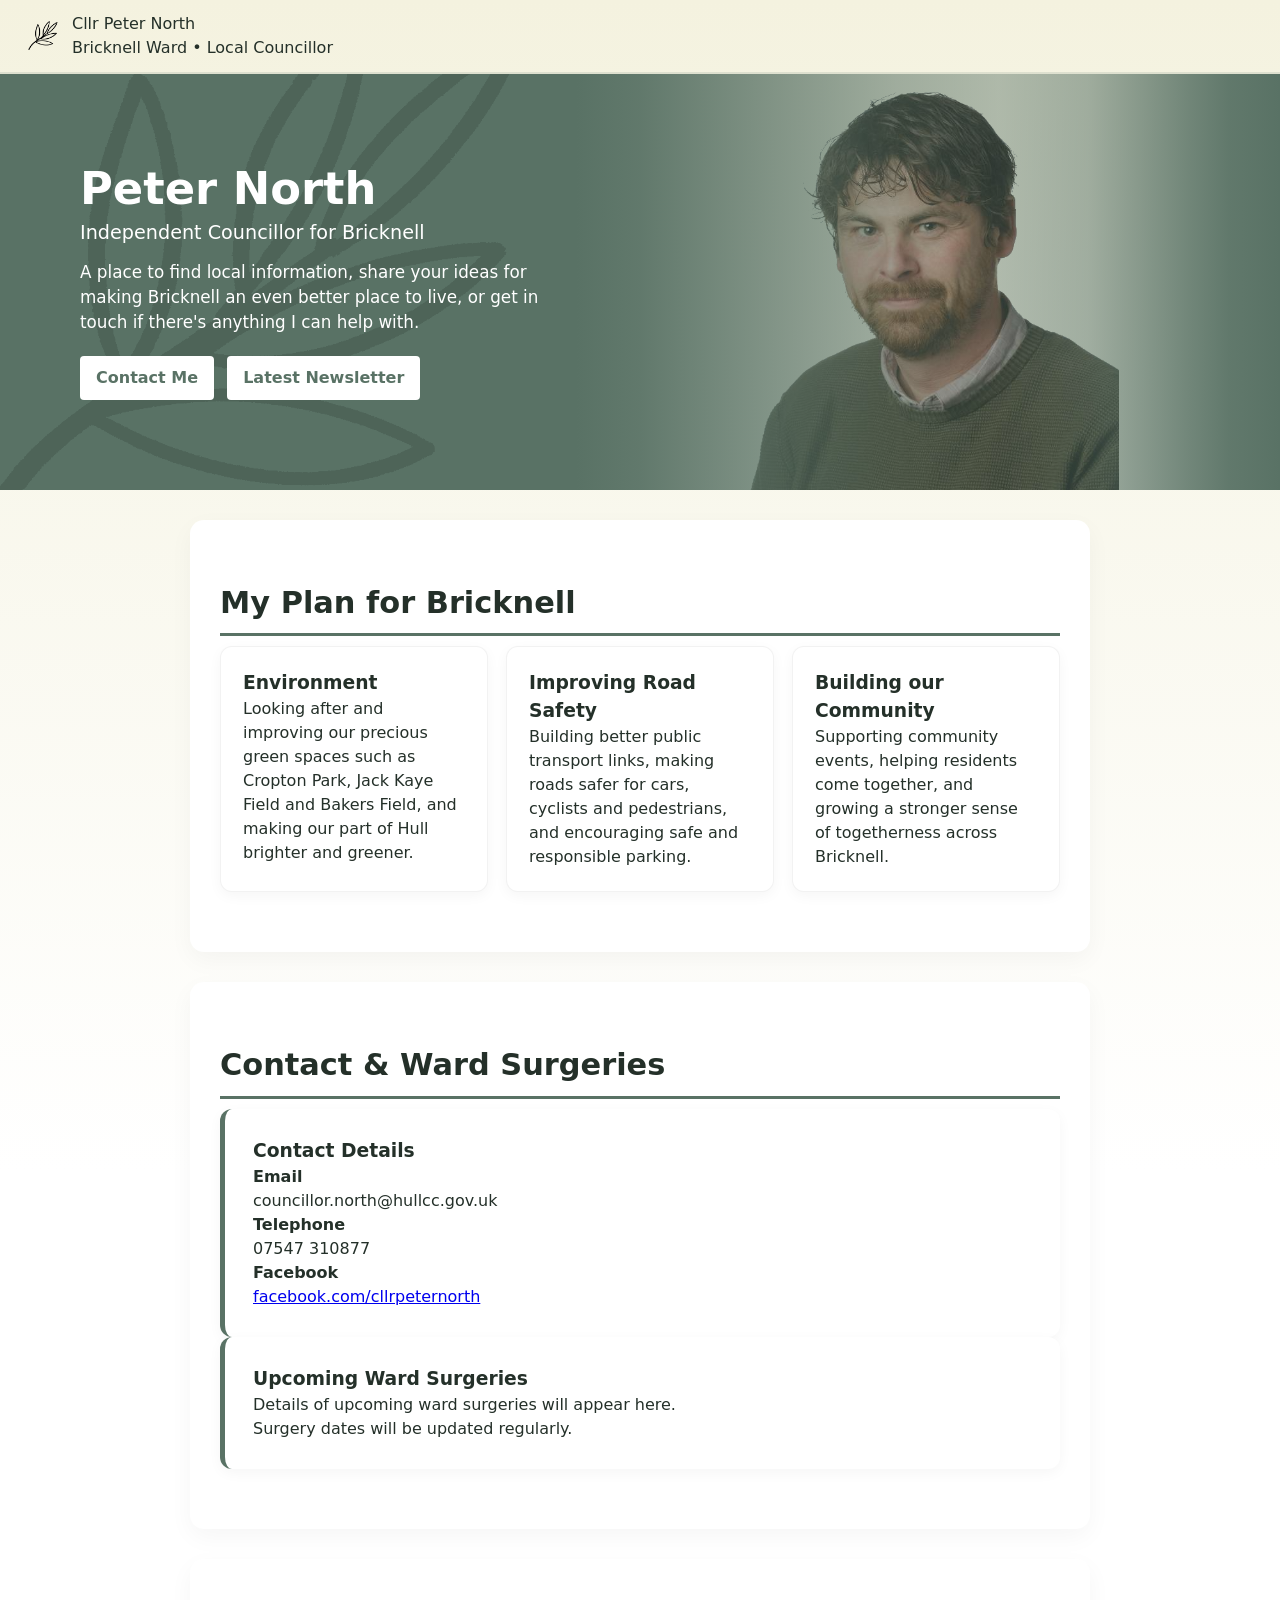
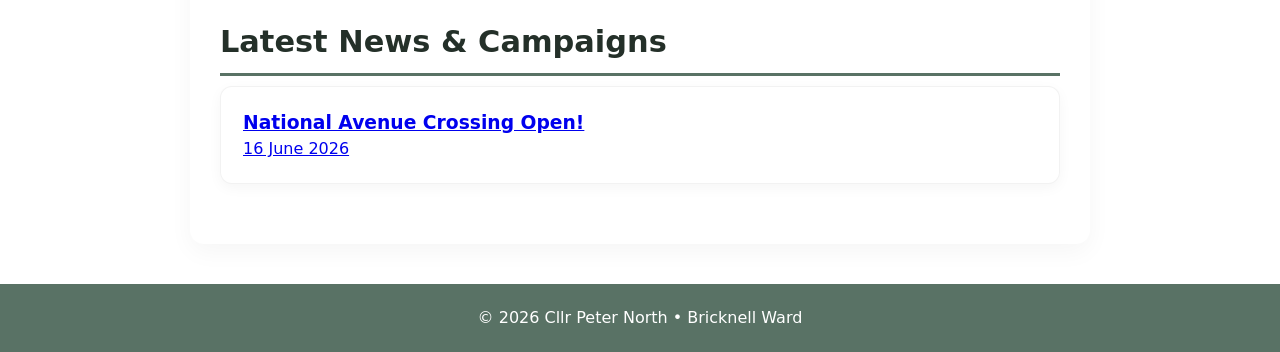
==== bricknell/index.html @ 0d906889 "Update index.html" ====
<!DOCTYPE html>
<html lang="en">
<head>
<meta charset="UTF-8">
<meta name="viewport" content="width=device-width, initial-scale=1.0">

<title>Cllr Peter North | Bricknell Ward</title>

<link rel="stylesheet" href="../assets/css/councillor.css">

</head>

<body>

<div class="page">
  
<header>
  <img src="../assets/logo.png" alt="Bricknell Logo">

  <div>
    <div class="logo">Cllr Peter North</div>
    <div class="tagline">Bricknell Ward • Local Councillor</div>
  </div>
</header>

<section class="hero" style="background-image:url('../assets/images/peter-north.png')">

  <img src="../assets/logo.png" alt="" class="hero-logo">

  <div class="hero-content">
    <h1>Peter North</h1>
    <h2>Independent Councillor for Bricknell</h2>

    <p>
      A place to find local information, share your ideas for making Bricknell an even better place to live, or get in touch if there's anything I can help with.
    </p>

    <a href="mailto:councillor.north@hullcc.gov.uk?subject=Website%20Enquiry" class="btn">Contact Me</a>
    <a href="../assets/newsletters/peter-north-newsletter.pdf" class="btn" target="_blank">
      Latest Newsletter
    </a>
  </div>

</section>

<section class="section">

  <h2>My Plan for Bricknell</h2>

  <div class="cards">

    <div class="card">
      <h3>Environment</h3>
      <p>
        Looking after and improving our precious green spaces such as Cropton Park, Jack Kaye Field and Bakers Field, and making our part of Hull brighter and greener.
      </p>
    </div>

    <div class="card">
      <h3>Improving Road Safety</h3>
      <p>
        Building better public transport links, making roads safer for cars, cyclists and pedestrians, and encouraging safe and responsible parking.
      </p>
    </div>

    <div class="card">
      <h3>Building our Community</h3>
      <p>
        Supporting community events, helping residents come together, and growing a stronger sense of togetherness across Bricknell.
      </p>
    </div>

  </div>

</section>

<section class="section" id="updates">

  <h2>Contact & Ward Surgeries</h2>

  <div class="info-panel">

    <h3>Contact Details</h3>

    <p><strong>Email</strong><br>
    councillor.north@hullcc.gov.uk</p>

    <p><strong>Telephone</strong><br>
    07547 310877</p>

    <p><strong>Facebook</strong><br>
<a href="https://www.facebook.com/cllrpeternorth" target="_blank">
  facebook.com/cllrpeternorth
</a>
</p>

  </div>

  <div class="info-panel">

    <h3>Upcoming Ward Surgeries</h3>

    <p>
      Details of upcoming ward surgeries will appear here.
    </p>

    <p>
      Surgery dates will be updated regularly.
    </p>

  </div>

</section>

<section class="section">
  <h2>Latest News & Campaigns</h2>

  <div class="cards">

    <a class="card" href="news/test.html">
      <h3>National Avenue Crossing Open!</h3>
      <p>16 June 2026</p>
    </a>

  </div>
</section>
  
<footer>
  © 2026 Cllr Peter North • Bricknell Ward
</footer>

</body>
</html>
---- assets/css/councillor.css ----
:root{
  --primary:#597265;
  --light:#f4f7f5;
  --dark:#243029;
  --accent:#f4f2df;
}

/* RESET */
*{
  margin:0;
  padding:0;
  box-sizing:border-box;
}

/* PAGE BACKGROUND */
.page{
  min-height: 100vh;

  background: linear-gradient(
    to bottom,
    var(--accent) 0%,
    #ffffff 60%
  );
}

/* BODY */
body{
  font-family:system-ui,-apple-system,Segoe UI,Roboto,Arial,sans-serif;
  line-height:1.5;
  : transparent;
  color:var(--dark);
}

/* HEADER */
header{
  : var(--accent);
  border-bottom: 2px solid rgba(89,114,101,0.15);
  padding: 12px 24px;
  display: flex;
  align-items: center;
  gap: 12px;
}

header img{
  height:36px;
  width:auto;
}

/* HERO BASE */
.hero{
  position: relative;
  display: flex;
  align-items: center;
  padding: 90px 20px;
  overflow: hidden;

  /* IMAGE SYSTEM */
  background-repeat: no-repeat;
  background-size: 30% auto;
  background-position: 82% 20%;
}


/* HERO TEXT */
.hero,
.hero h1,
.hero h2,
.hero p{
  color:white;
}

/* HERO OVERLAY */
.hero::before{
  content:"";
  position:absolute;
  inset:0;
  z-index:1;

  background:linear-gradient(
    to right,
    rgba(89,114,101,1) 0%,
    rgba(89,114,101,1) 45%,
    rgba(89,114,101,0.95) 50%,
    rgba(89,114,101,0.85) 55%,
    rgba(89,114,101,0.55) 70%,
    rgba(89,114,101,0.45) 78%,
    rgba(89,114,101,0.55) 85%,
    rgba(89,114,101,0.85) 93%,
    rgba(89,114,101,0.95) 96%,
    rgba(89,114,101,1) 100%
  );
}

/* HERO CONTENT */
.hero-content{
  position:relative;
  z-index:3;
  max-width:520px;
  padding-left:60px;
}

/* WATERMARK */
.hero-logo{
  position:absolute;
  left:-130px;
  top:50%;
  transform:translateY(-47%);
  width:700px;
  opacity:0.12;
  z-index:2;
  pointer-events:none;
}

/* TYPOGRAPHY */
.hero h1{
  font-size:2.8rem;
  line-height:1.1;
  margin-bottom:6px;
}

.hero h2{
  font-size:1.2rem;
  font-weight:400;
  margin-bottom:12px;
}

.hero-content p{
  max-width:60ch;
  margin-bottom:20px;
  font-size:1.05rem;
}

/* BUTTONS */
.btn{
  display:inline-block;
  background:white;
  color:var(--primary);
  padding:10px 16px;
  text-decoration:none;
  border-radius:4px;
  font-weight:600;
  margin-right:8px;
}

.btn:hover{
  opacity:0.85;
}

/* SECTIONS */
.section{
  max-width:900px;
  margin:30px auto;
  padding:60px 30px;

  background:white;
  border-radius:14px;
  box-shadow:0 8px 24px rgba(0,0,0,0.04);
}

.section h2{
  font-size:1.9rem;
  font-weight:700;
  margin-bottom:10px;
}

.section h2::after{
  content:"";
  display:block;
  width:100%;
  height:3px;
  background:var(--primary);
  margin-top:8px;
}

/* CARDS */
.cards{
  display:grid;
  grid-template-columns:repeat(auto-fit,minmax(240px,1fr));
  gap:18px;
}

.card{
  background:#fff;
  padding:22px;
  border-radius:12px;
  border:1px solid rgba(0,0,0,0.05);
  box-shadow:0 4px 14px rgba(0,0,0,0.04);
}

.card:hover{
  transform:translateY(-3px);
}

/* ===== ARTICLE / NEWS EXTENSION ===== */

.article-card img{
  width:100%;
  height:180px;
  object-fit:cover;
  border-radius:10px;
  margin-bottom:12px;
}

.article-date{
  font-size:0.85rem;
  color:#777;
  margin-bottom:6px;
}

.article-title{
  font-size:1.2rem;
  margin-bottom:8px;
  color:var(--primary);
}

.article-body{
  font-size:0.95rem;
  color:#333;
  line-height:1.5;
}

/* INFO PANELS */
.info-panel{
  background:white;
  padding:28px;
  border-radius:12px;
  border-left:5px solid var(--primary);
  box-shadow:0 4px 14px rgba(0,0,0,0.04);
}

/* FOOTER */
footer{
  background:var(--primary);
  color:white;
  text-align:center;
  padding:22px;
  margin-top:40px;
}

/* MOBILE */
@media (max-width: 768px){

  .hero{
    background:#597265 !important;
    padding:60px 16px;
  }

  .hero::before{
    display:none !important;
  }

  .hero-content{
    max-width:100%;
    padding-left:0;
  }

  .hero-logo{
    width:380px;
    left:-110px;
    opacity:0.10;
  }

}
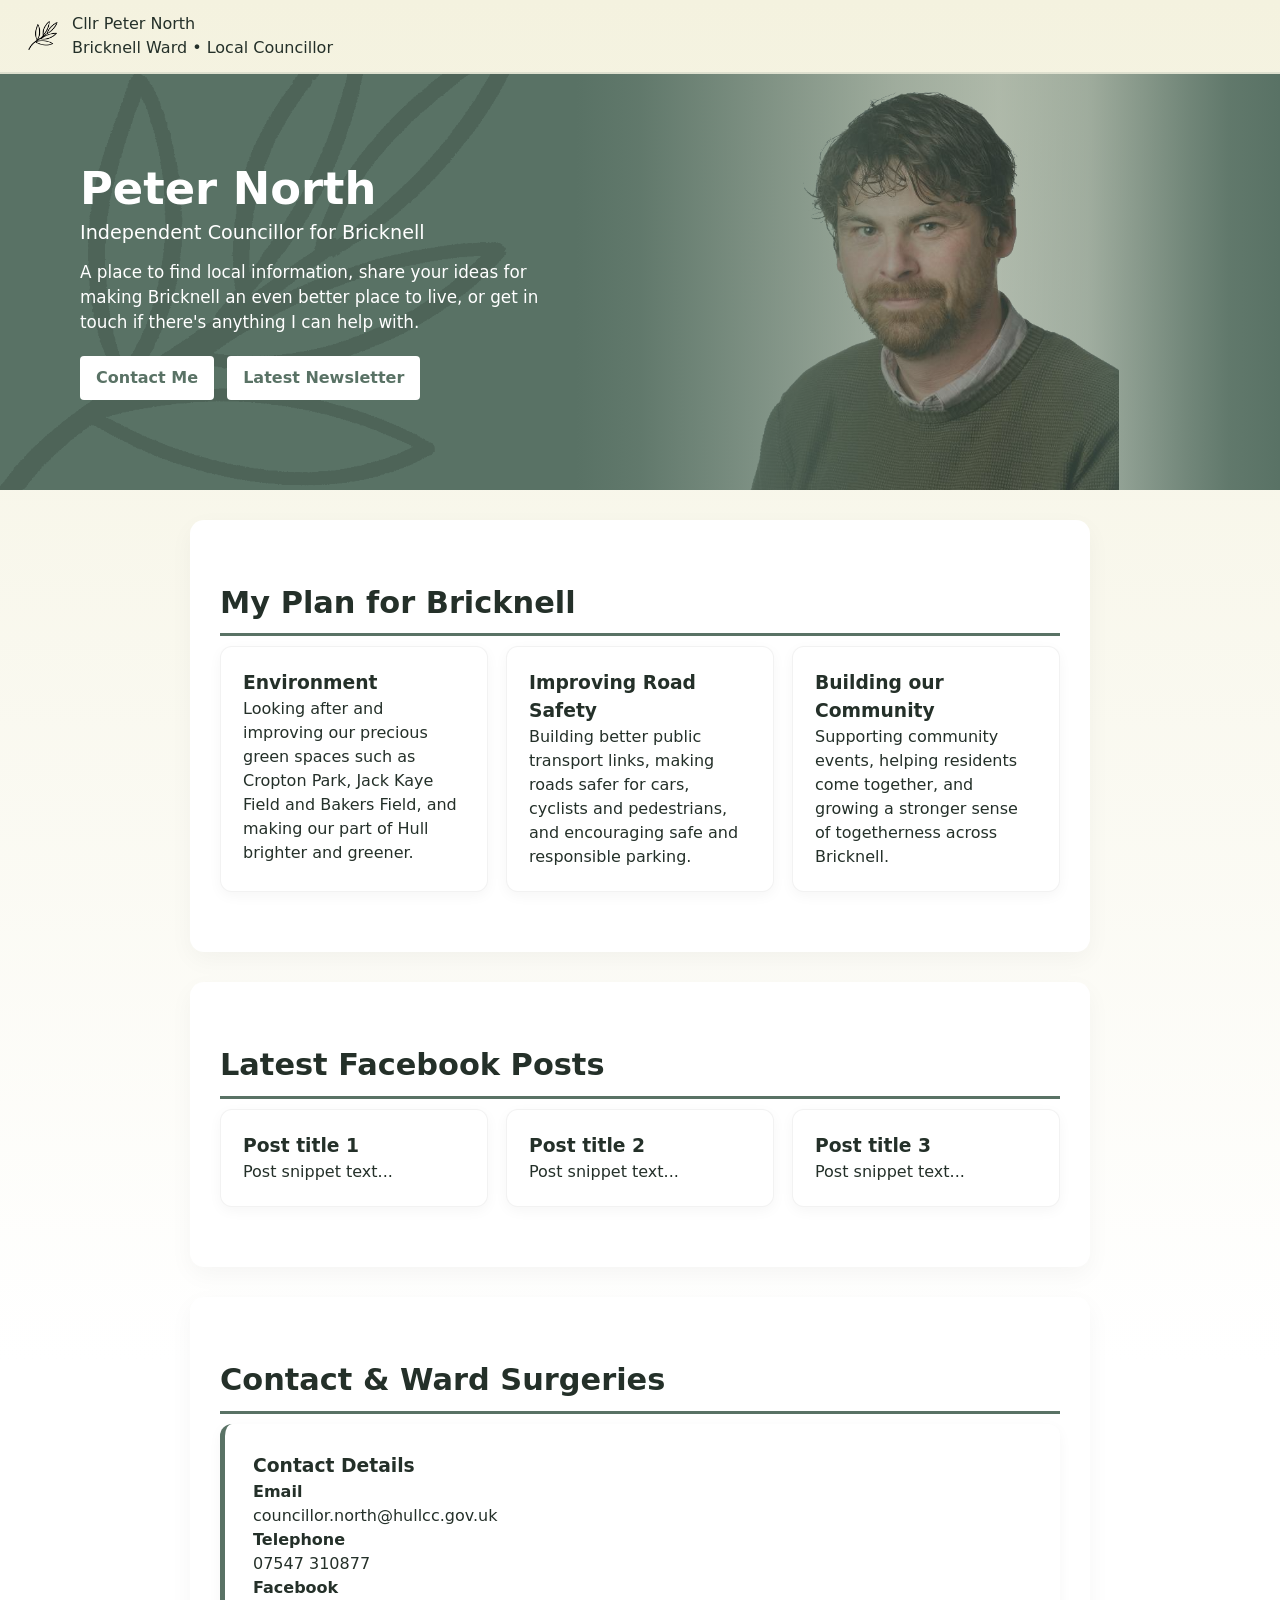
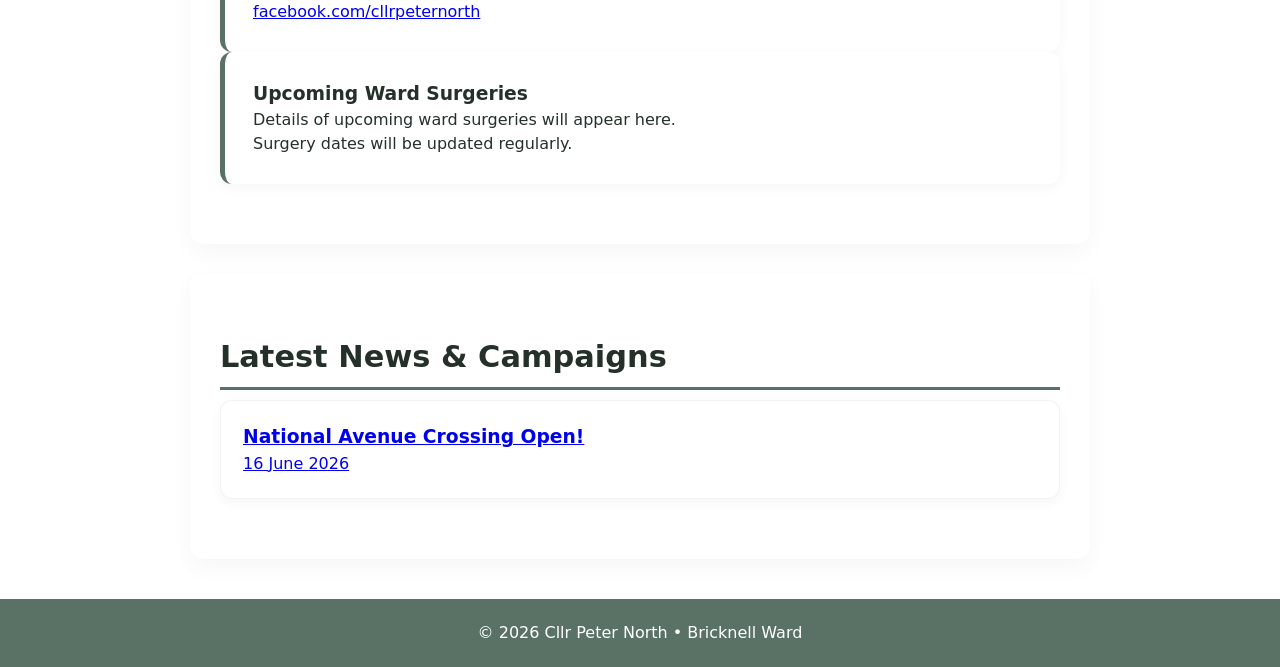
==== commit cf18e4ed: "Update index.html" ====
--- a/bricknell/index.html
+++ b/bricknell/index.html
@@ -74,6 +74,27 @@
 
 </section>
 
+<section class="section facebook-feed">
+  <h2>Latest Facebook Posts</h2>
+
+  <div class="cards">
+    <div class="card">
+      <h3>Post title 1</h3>
+      <p>Post snippet text...</p>
+    </div>
+
+    <div class="card">
+      <h3>Post title 2</h3>
+      <p>Post snippet text...</p>
+    </div>
+
+    <div class="card">
+      <h3>Post title 3</h3>
+      <p>Post snippet text...</p>
+    </div>
+  </div>
+</section>
+  
 <section class="section" id="updates">
 
   <h2>Contact & Ward Surgeries</h2>
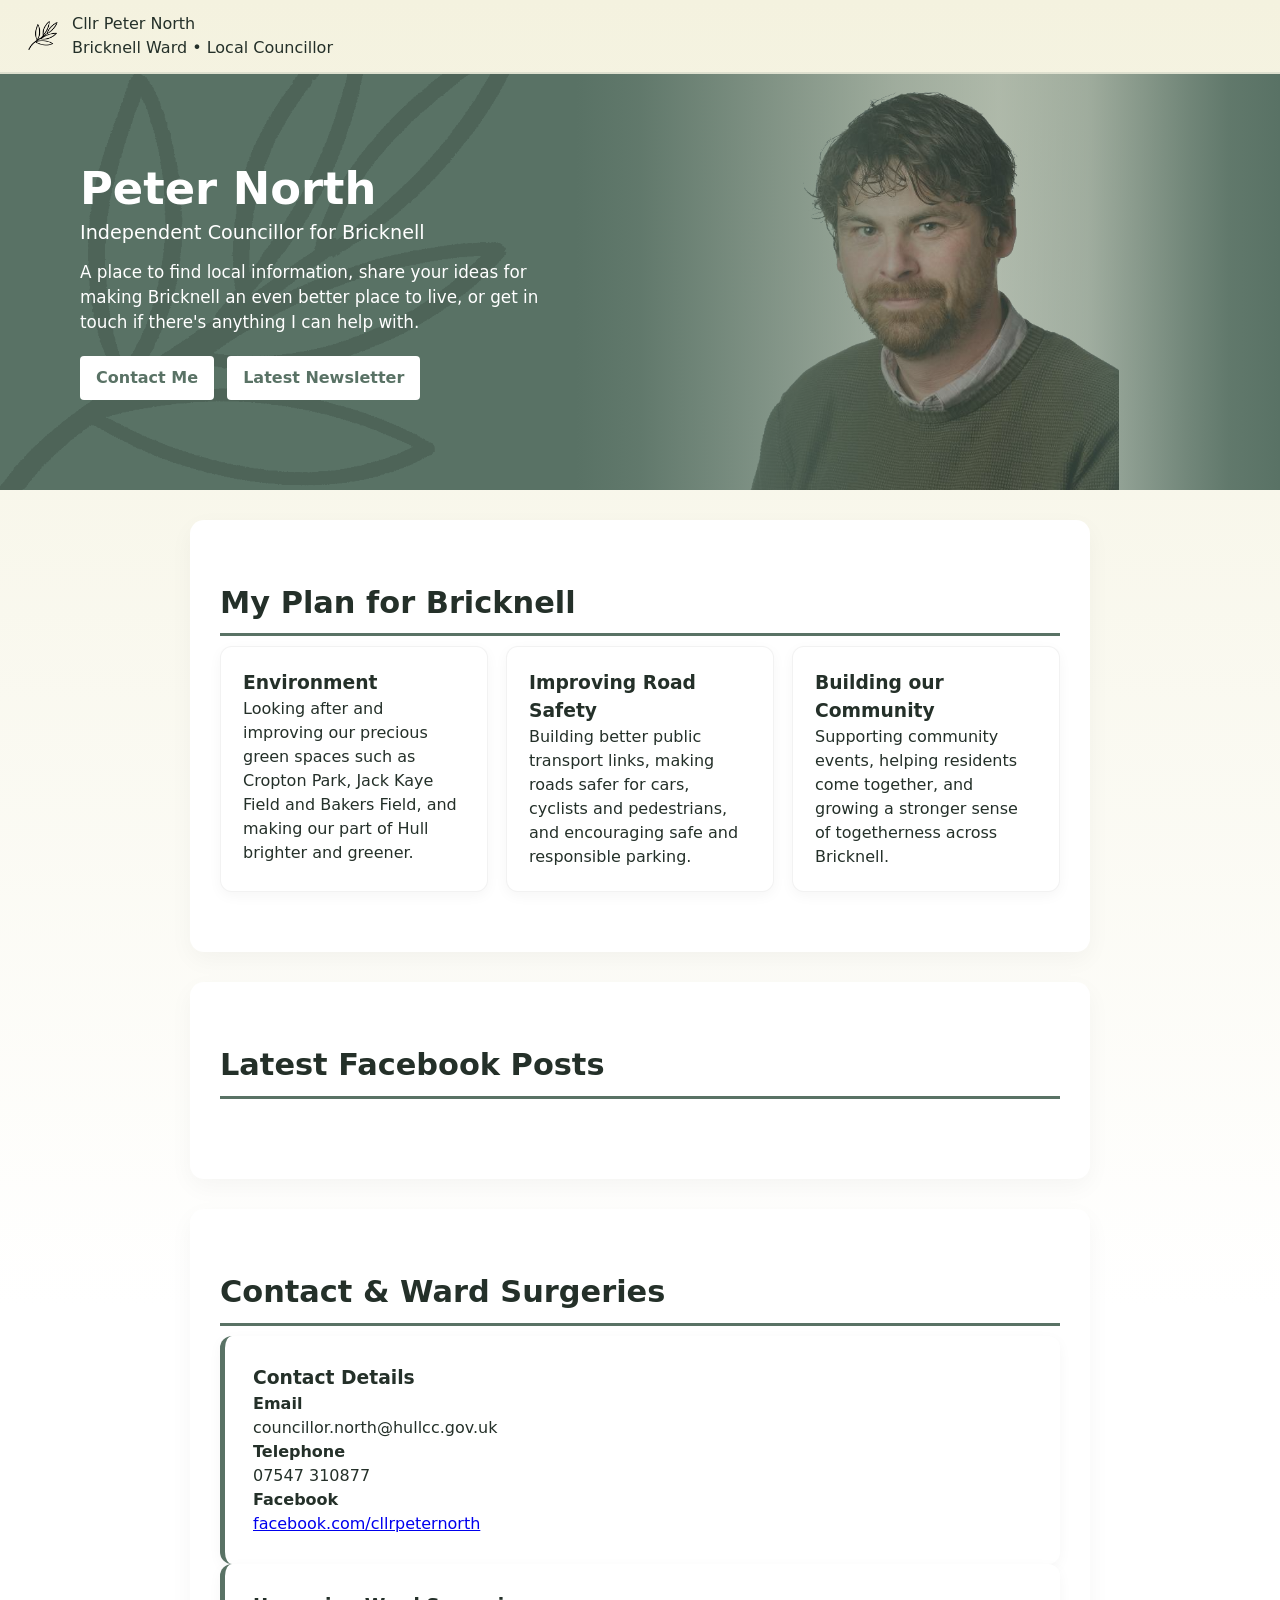
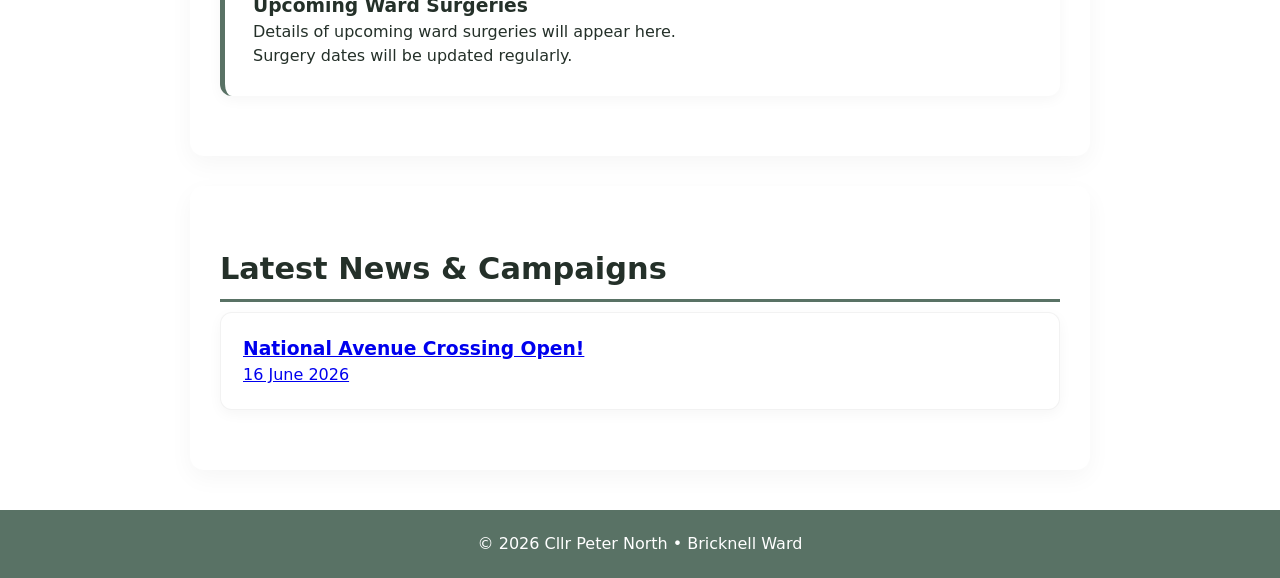
==== commit 66f6a87a: "Update index.html" ====
--- a/bricknell/index.html
+++ b/bricknell/index.html
@@ -12,6 +12,12 @@
 
 <body>
 
+<div id="fb-root"></div>
+
+<script async defer crossorigin="anonymous"
+  src="https://connect.facebook.net/en_GB/sdk.js#xfbml=1&version=v20.0">
+</script>
+  
 <div class="page">
   
 <header>
@@ -77,21 +83,15 @@
 <section class="section facebook-feed">
   <h2>Latest Facebook Posts</h2>
 
-  <div class="cards">
-    <div class="card">
-      <h3>Post title 1</h3>
-      <p>Post snippet text...</p>
-    </div>
-
-    <div class="card">
-      <h3>Post title 2</h3>
-      <p>Post snippet text...</p>
-    </div>
-
-    <div class="card">
-      <h3>Post title 3</h3>
-      <p>Post snippet text...</p>
-    </div>
+  <div class="fb-page"
+       data-href="https://www.facebook.com/cllrpeternorth"
+       data-tabs="timeline"
+       data-width=""
+       data-height="600"
+       data-small-header="false"
+       data-adapt-container-width="true"
+       data-hide-cover="false"
+       data-show-facepile="false">
   </div>
 </section>
   
--- a/assets/css/councillor.css
+++ b/assets/css/councillor.css
@@ -172,6 +172,20 @@
   margin-top:8px;
 }
 
+.facebook-feed .cards {
+  display: grid;
+  grid-template-columns: repeat(auto-fit, minmax(220px, 1fr));
+  gap: 18px;
+}
+
+.facebook-feed .card {
+  border-left: 4px solid var(--primary);
+}
+
+.facebook-feed h2 {
+  margin-bottom: 20px;
+}
+
 /* CARDS */
 .cards{
   display:grid;
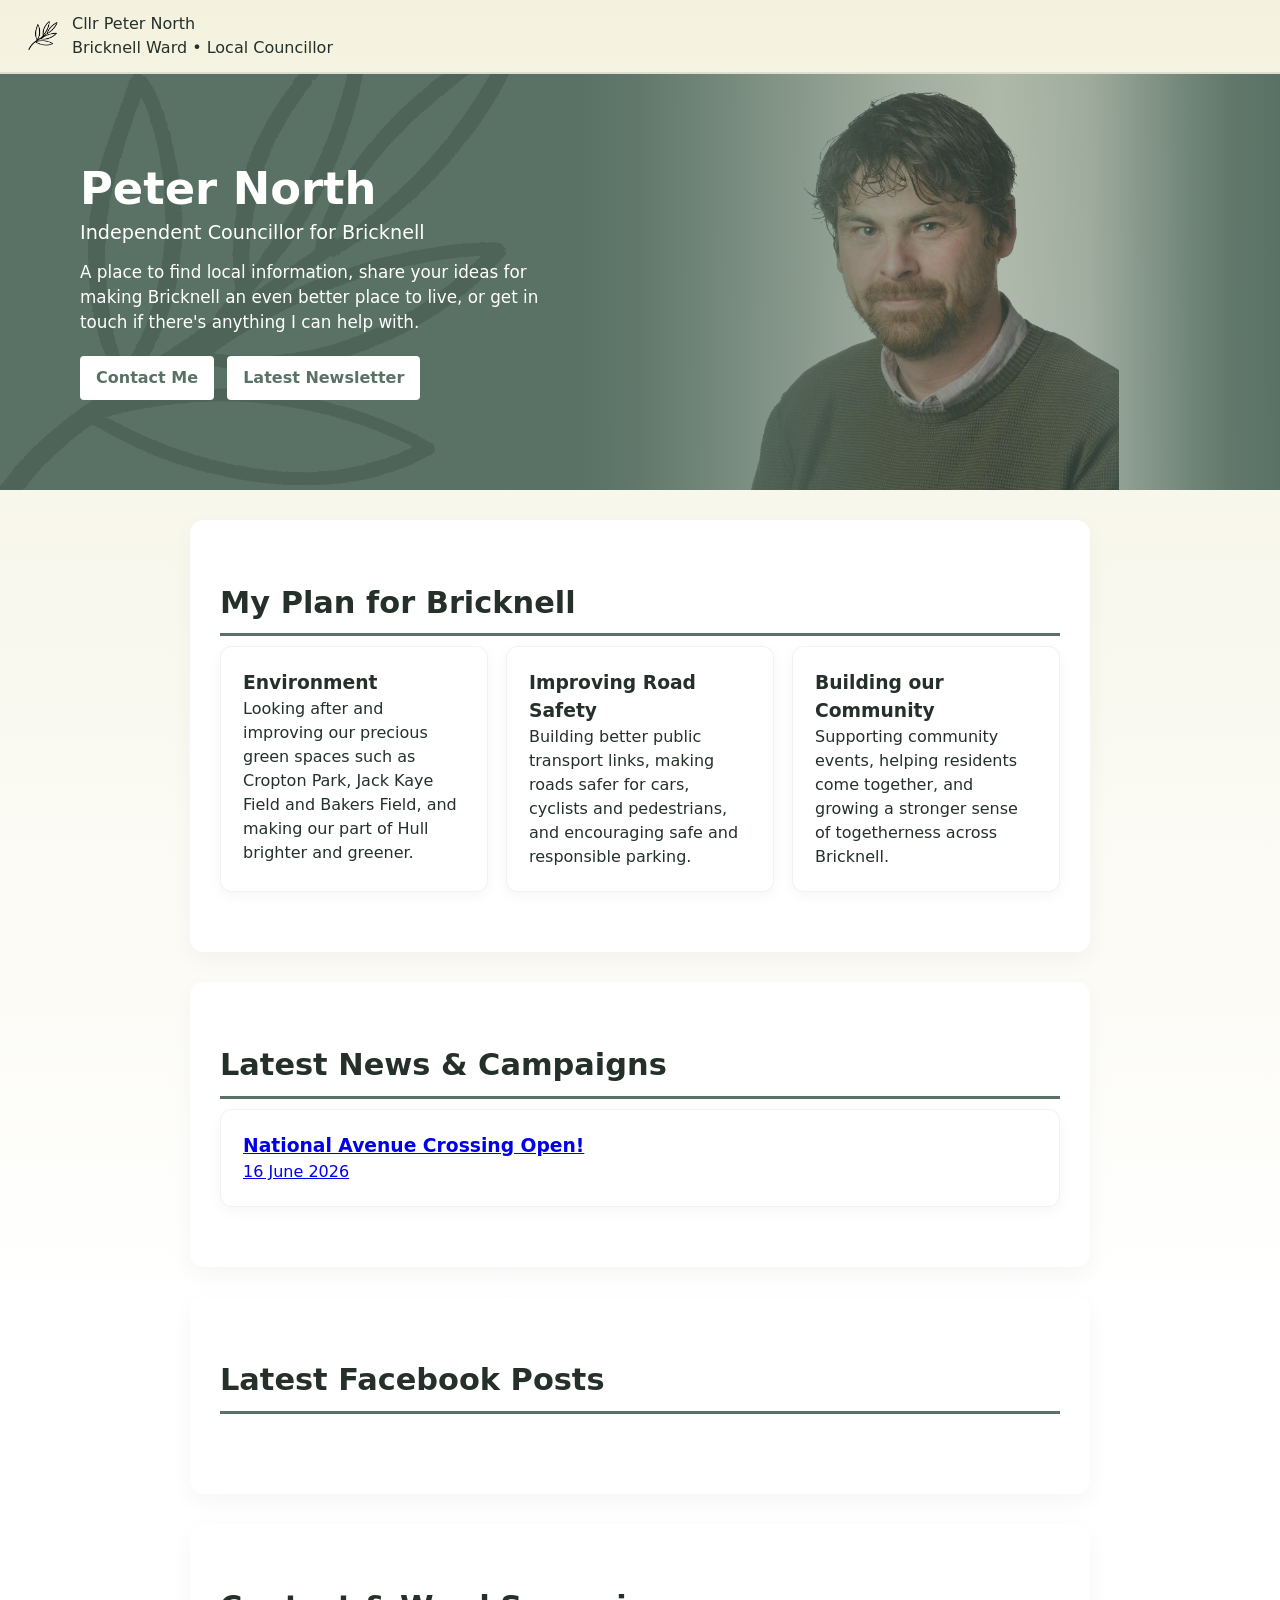
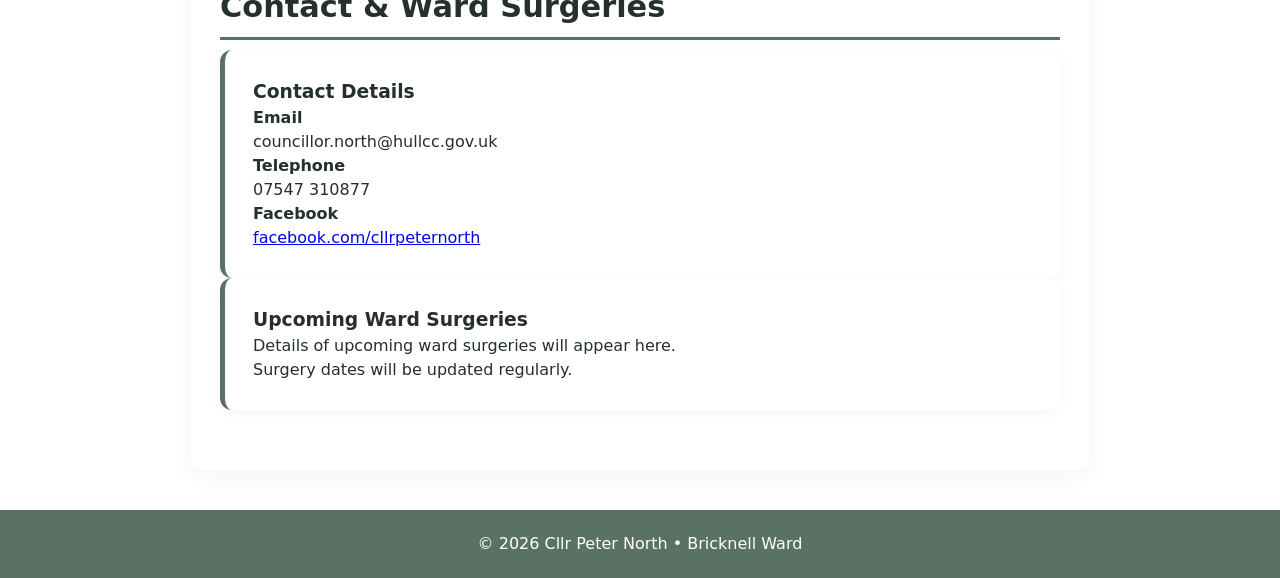
==== commit 6bf3f17a: "Update index.html" ====
--- a/bricknell/index.html
+++ b/bricknell/index.html
@@ -80,6 +80,19 @@
 
 </section>
 
+<section class="section">
+  <h2>Latest News & Campaigns</h2>
+
+  <div class="cards">
+
+    <a class="card" href="news/test.html">
+      <h3>National Avenue Crossing Open!</h3>
+      <p>16 June 2026</p>
+    </a>
+
+  </div>
+</section>
+  
 <section class="section facebook-feed">
   <h2>Latest Facebook Posts</h2>
 
@@ -132,19 +145,6 @@
   </div>
 
 </section>
-
-<section class="section">
-  <h2>Latest News & Campaigns</h2>
-
-  <div class="cards">
-
-    <a class="card" href="news/test.html">
-      <h3>National Avenue Crossing Open!</h3>
-      <p>16 June 2026</p>
-    </a>
-
-  </div>
-</section>
   
 <footer>
   © 2026 Cllr Peter North • Bricknell Ward
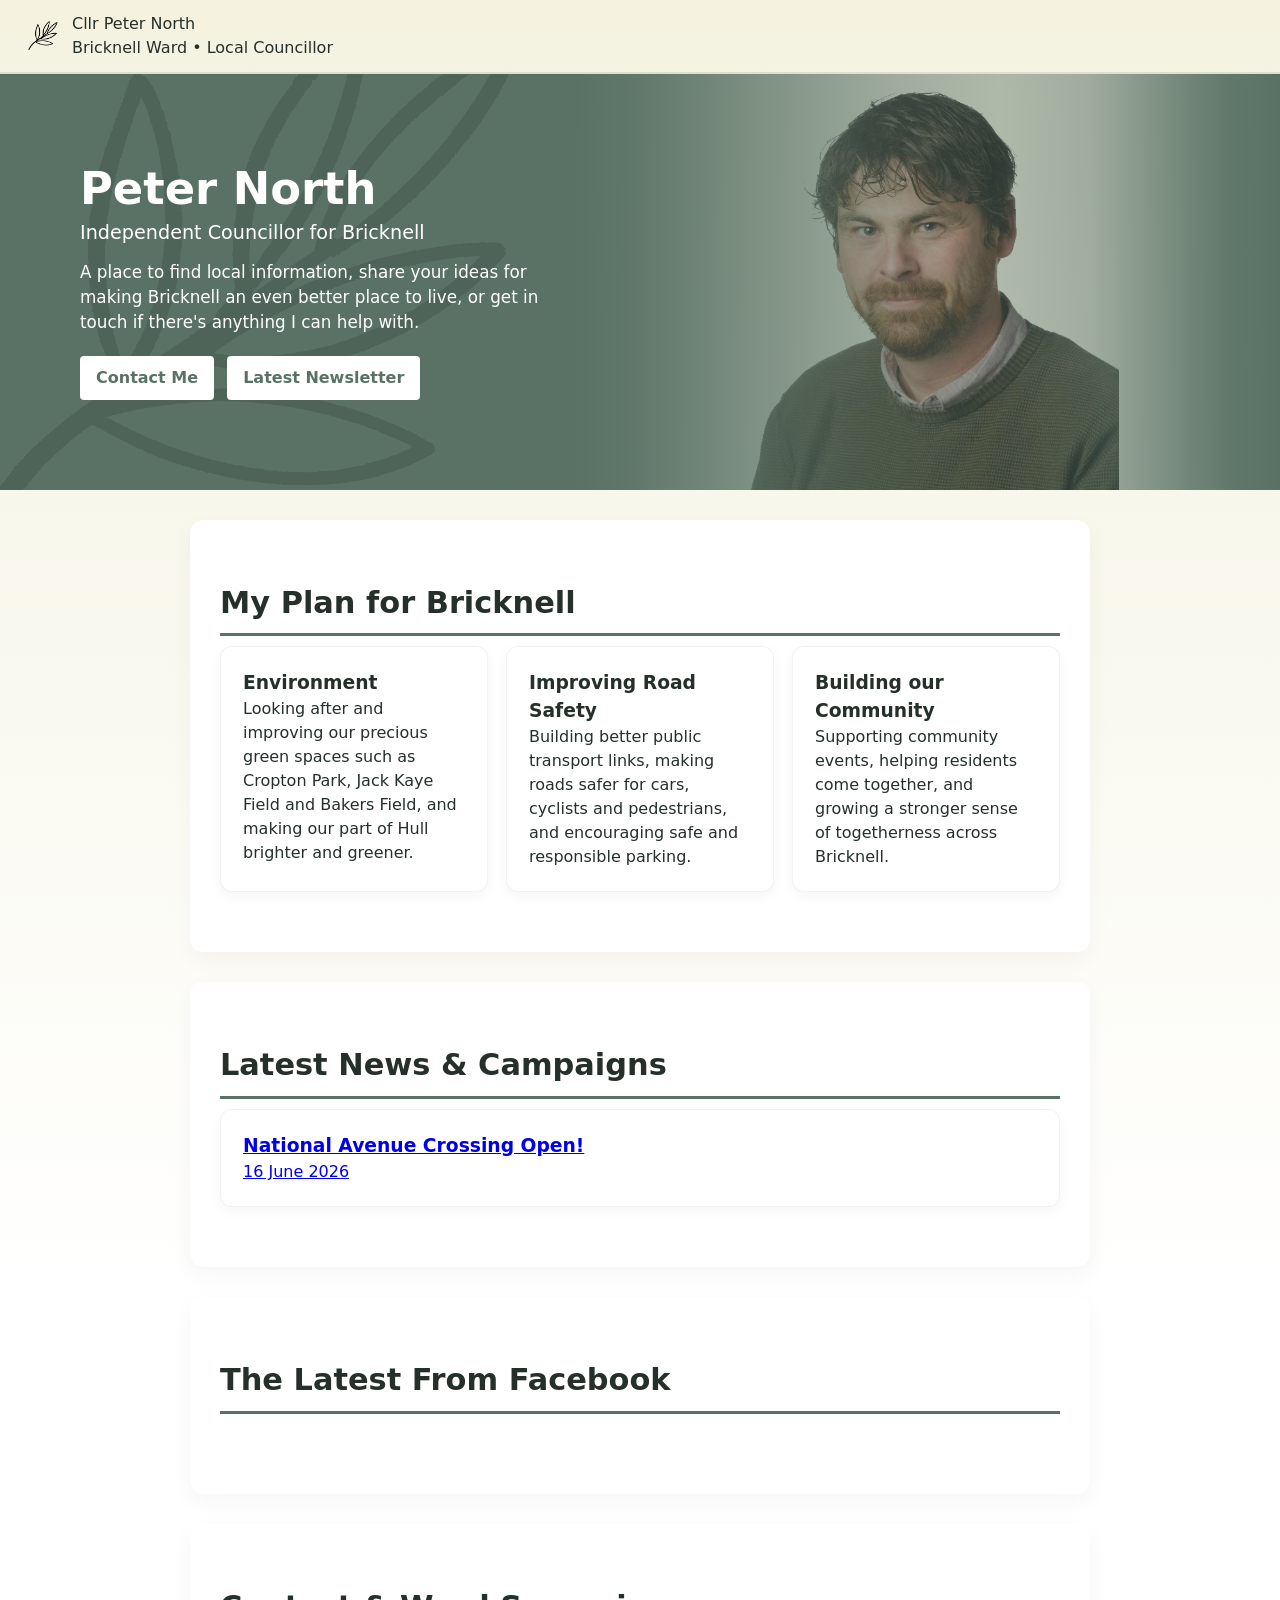
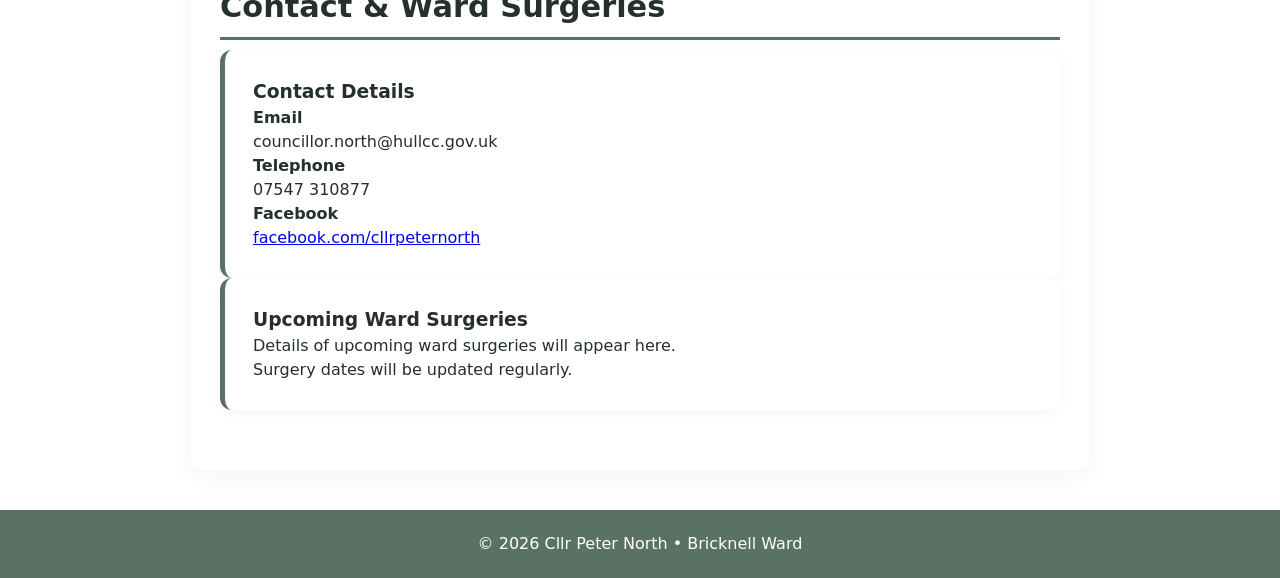
==== commit 42ce3240: "Update index.html" ====
--- a/bricknell/index.html
+++ b/bricknell/index.html
@@ -94,7 +94,7 @@
 </section>
   
 <section class="section facebook-feed">
-  <h2>Latest Facebook Posts</h2>
+  <h2>The Latest From Facebook</h2>
 
   <div class="fb-page"
        data-href="https://www.facebook.com/cllrpeternorth"
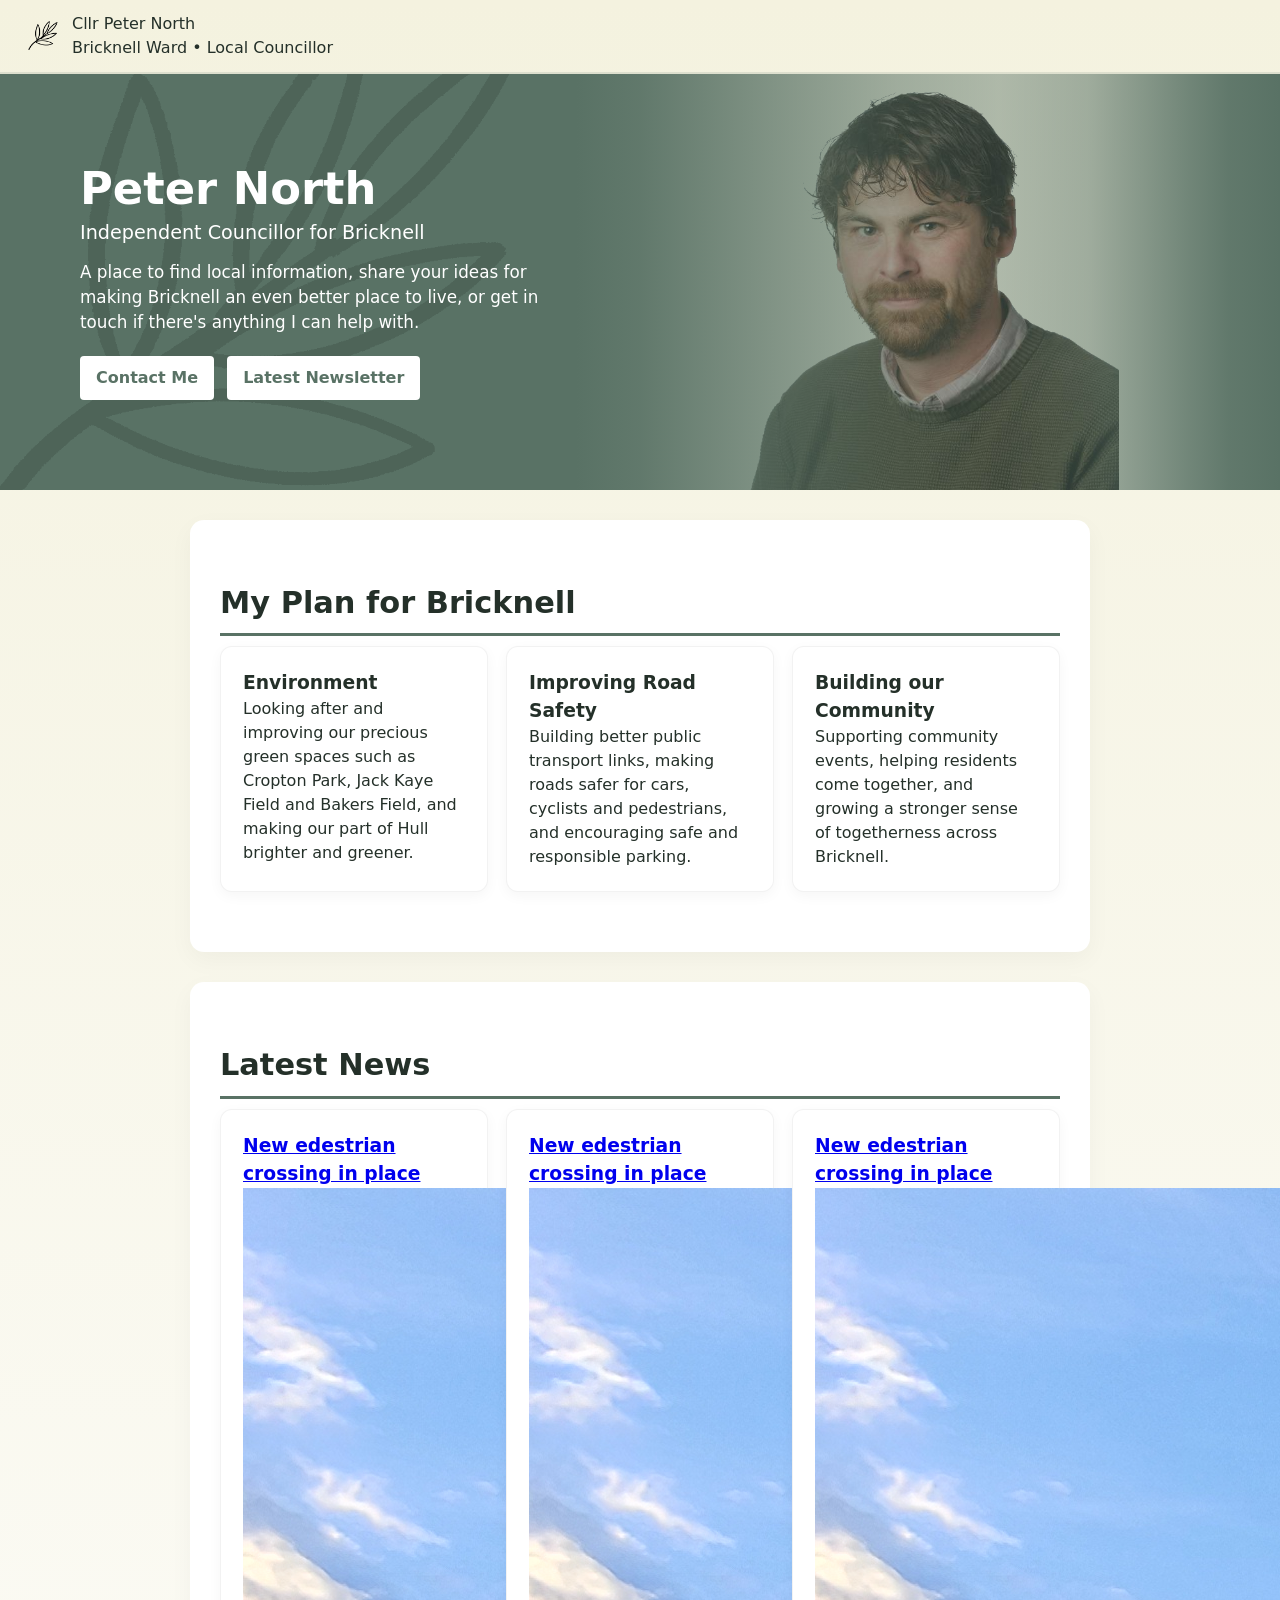
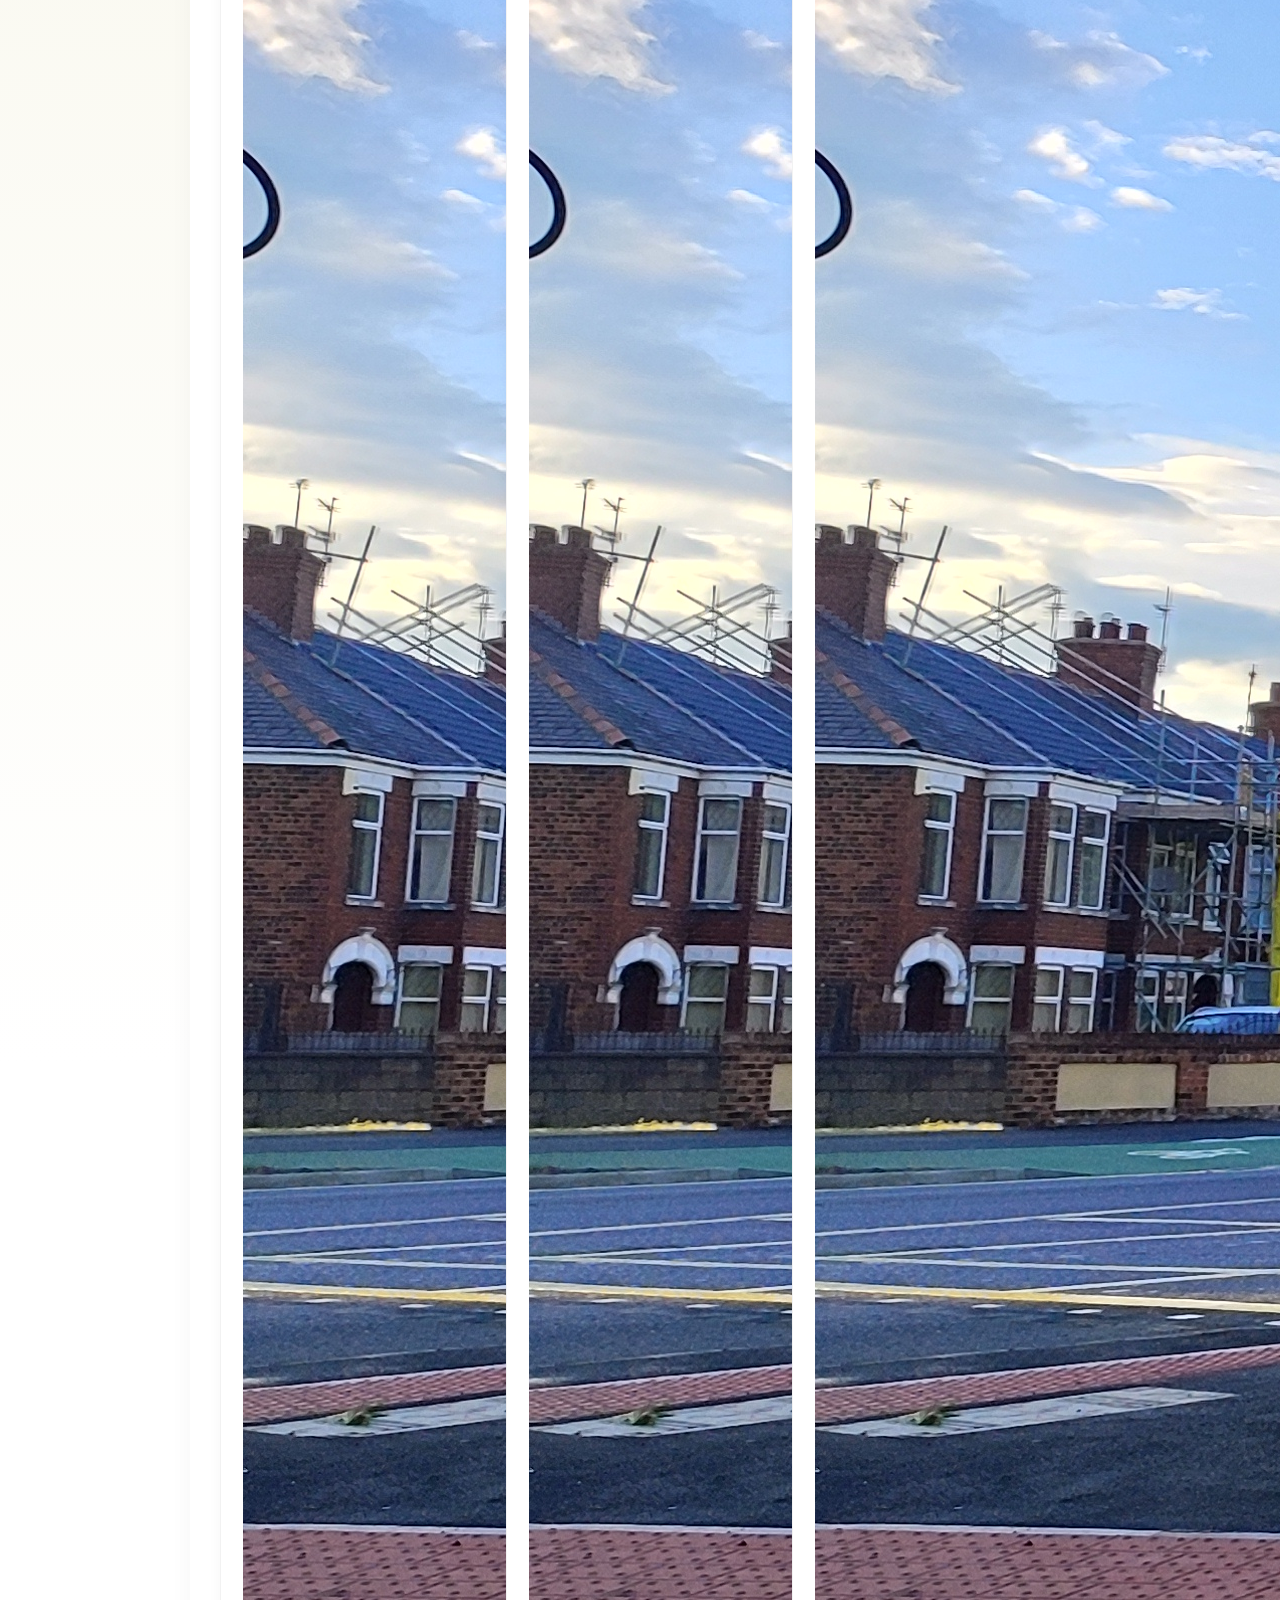
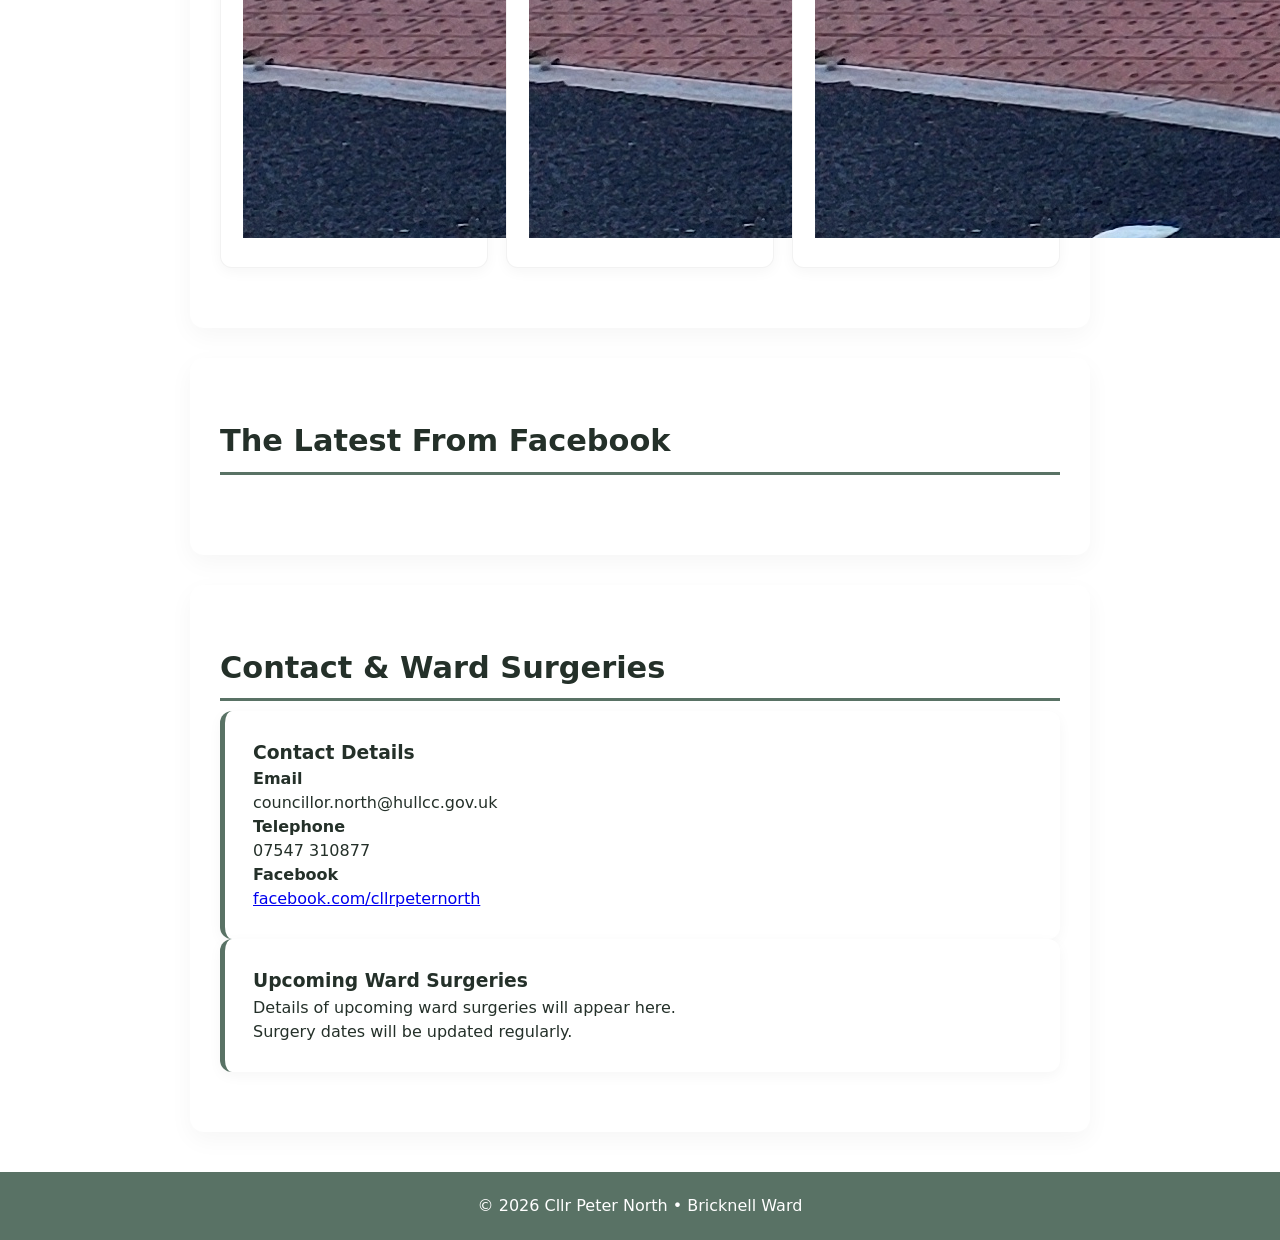
==== commit 661b29c8: "Update index.html" ====
--- a/bricknell/index.html
+++ b/bricknell/index.html
@@ -81,13 +81,23 @@
 </section>
 
 <section class="section">
-  <h2>Latest News & Campaigns</h2>
+  <h2>Latest News</h2>
 
   <div class="cards">
 
-    <a class="card" href="news/test.html">
-      <h3>National Avenue Crossing Open!</h3>
-      <p>16 June 2026</p>
+    <a class="card" href="../news/test.html">
+      <h3>New edestrian crossing in place</h3>
+      <img src="../assets/images/national-crossing.jpg" alt="National Crossing">
+    </a>
+
+    <a class="card" href="../news/test.html">
+      <h3>New edestrian crossing in place</h3>
+      <img src="../assets/images/national-crossing.jpg" alt="National Crossing">
+    </a>
+
+   <a class="card" href="../news/test.html">
+      <h3>New edestrian crossing in place</h3>
+      <img src="../assets/images/national-crossing.jpg" alt="National Crossing">
     </a>
 
   </div>
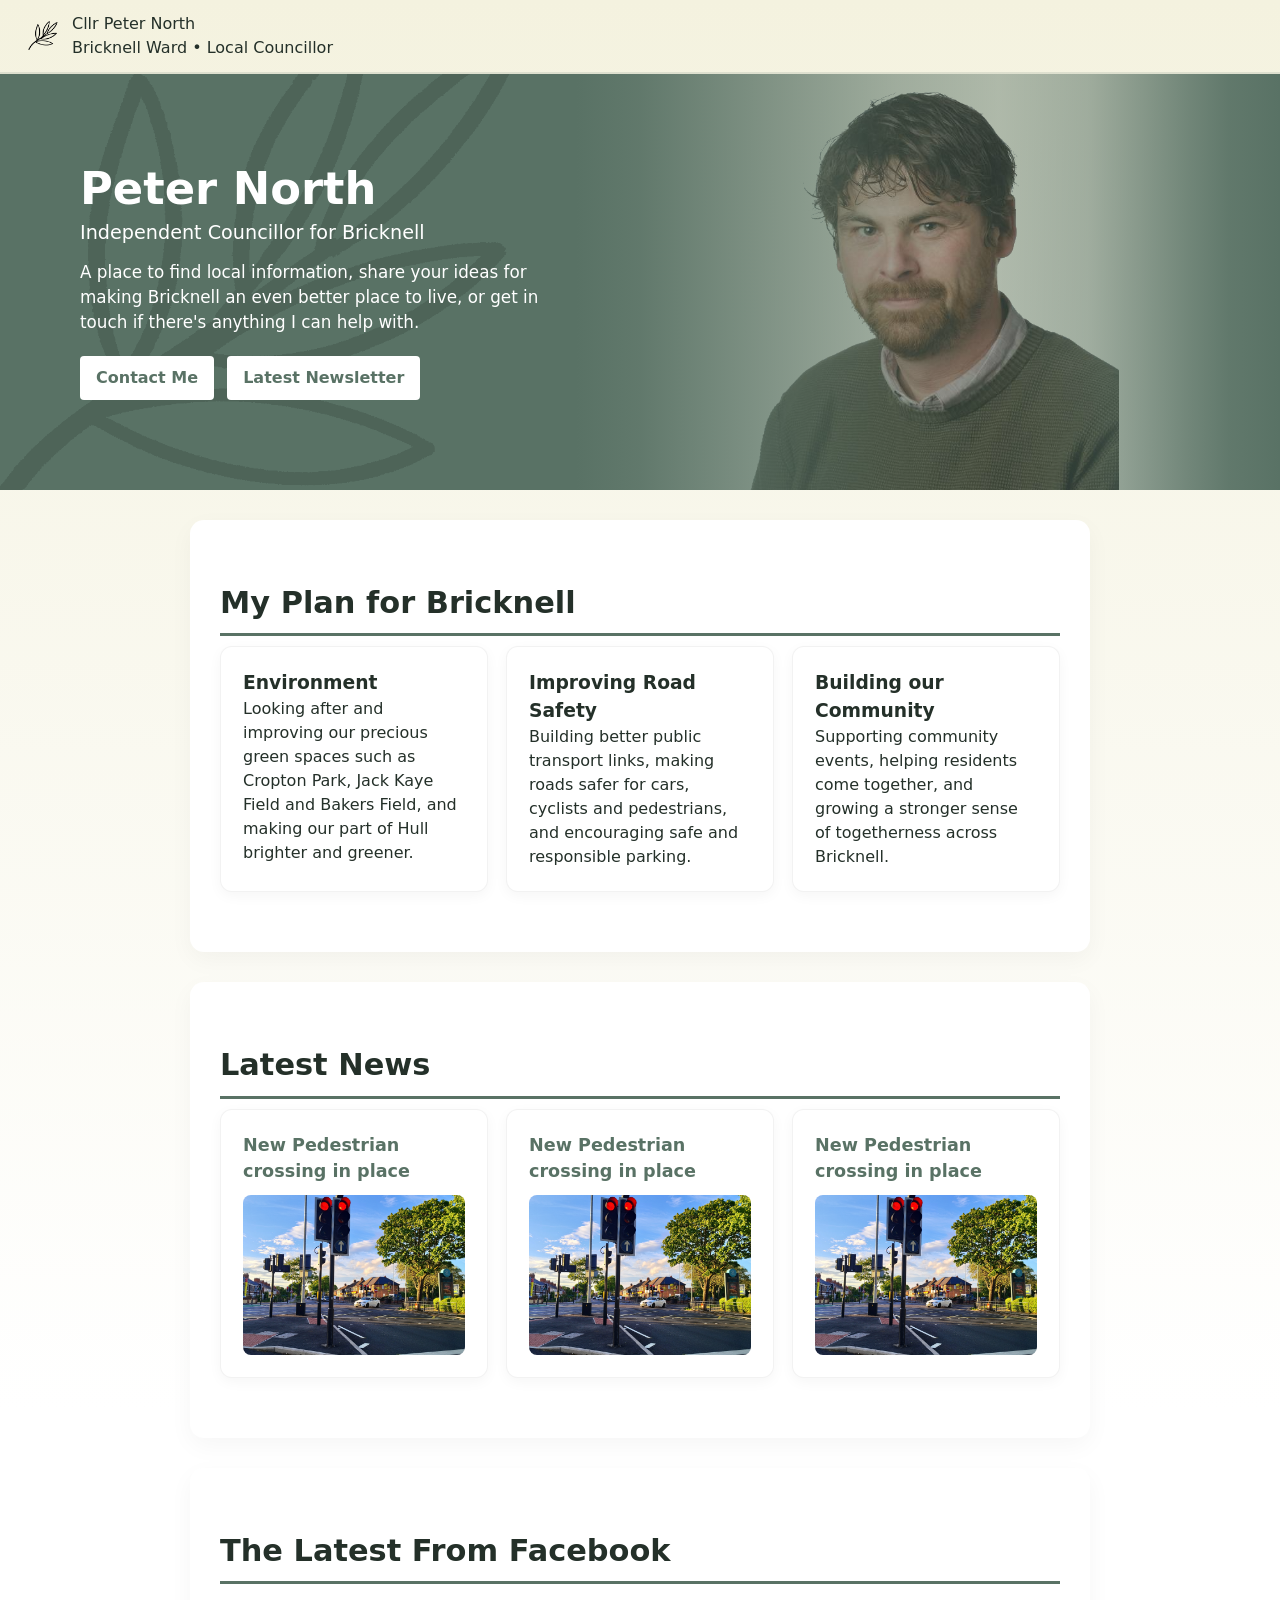
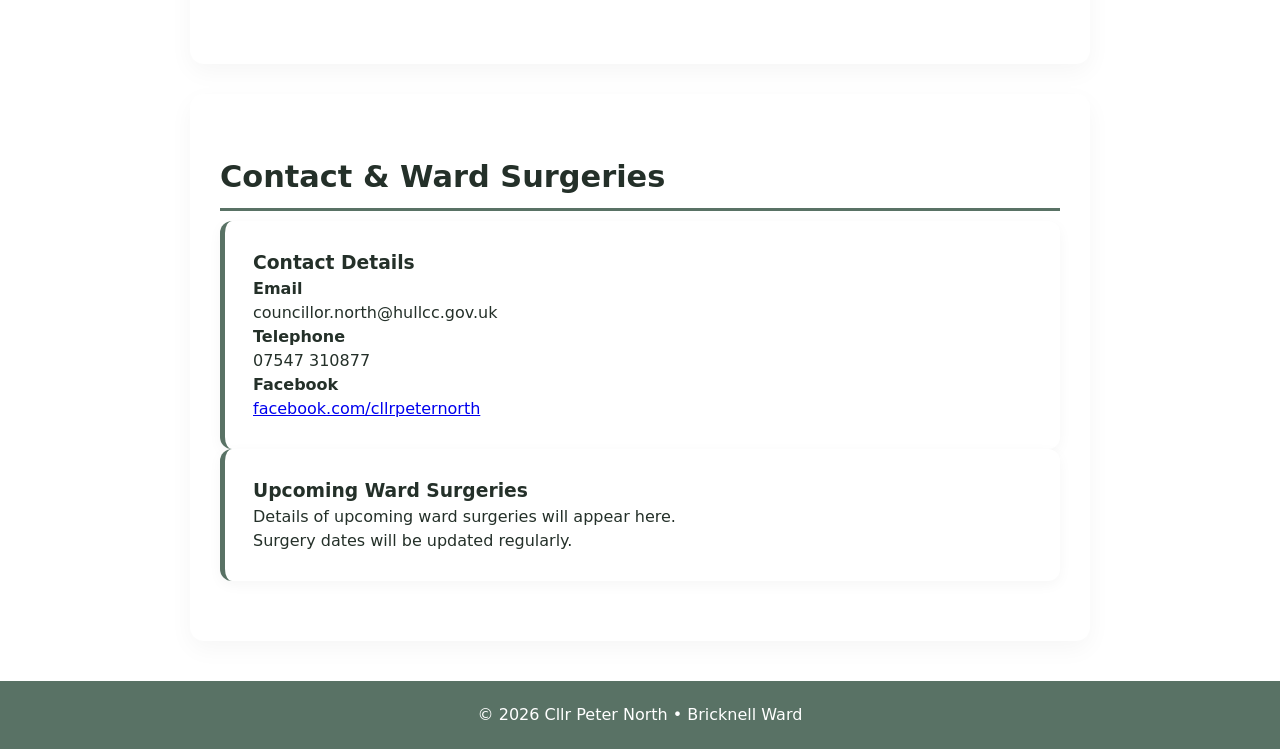
==== commit 7df1d37c: "Update index.html" ====
--- a/bricknell/index.html
+++ b/bricknell/index.html
@@ -86,17 +86,17 @@
   <div class="cards">
 
     <a class="card" href="../news/test.html">
-      <h3>New edestrian crossing in place</h3>
+      <h3>New Pedestrian crossing in place</h3>
       <img src="../assets/images/national-crossing.jpg" alt="National Crossing">
     </a>
 
     <a class="card" href="../news/test.html">
-      <h3>New edestrian crossing in place</h3>
+      <h3>New Pedestrian crossing in place</h3>
       <img src="../assets/images/national-crossing.jpg" alt="National Crossing">
     </a>
 
    <a class="card" href="../news/test.html">
-      <h3>New edestrian crossing in place</h3>
+      <h3>New Pedestrian crossing in place</h3>
       <img src="../assets/images/national-crossing.jpg" alt="National Crossing">
     </a>
 
--- a/assets/css/councillor.css
+++ b/assets/css/councillor.css
@@ -205,6 +205,27 @@
   transform:translateY(-3px);
 }
 
+.cards a.card {
+  display: flex;
+  flex-direction: column;
+  text-decoration: none;
+  color: inherit;
+  overflow: hidden;
+}
+
+.cards a.card h3 {
+  color: var(--primary);
+  margin-bottom: 10px;
+  font-size: 1.1rem;
+}
+
+.cards a.card img {
+  width: 100%;
+  height: 160px;
+  object-fit: cover;
+  border-radius: 8px;
+}
+
 /* ===== ARTICLE / NEWS EXTENSION ===== */
 
 .article-card img{
